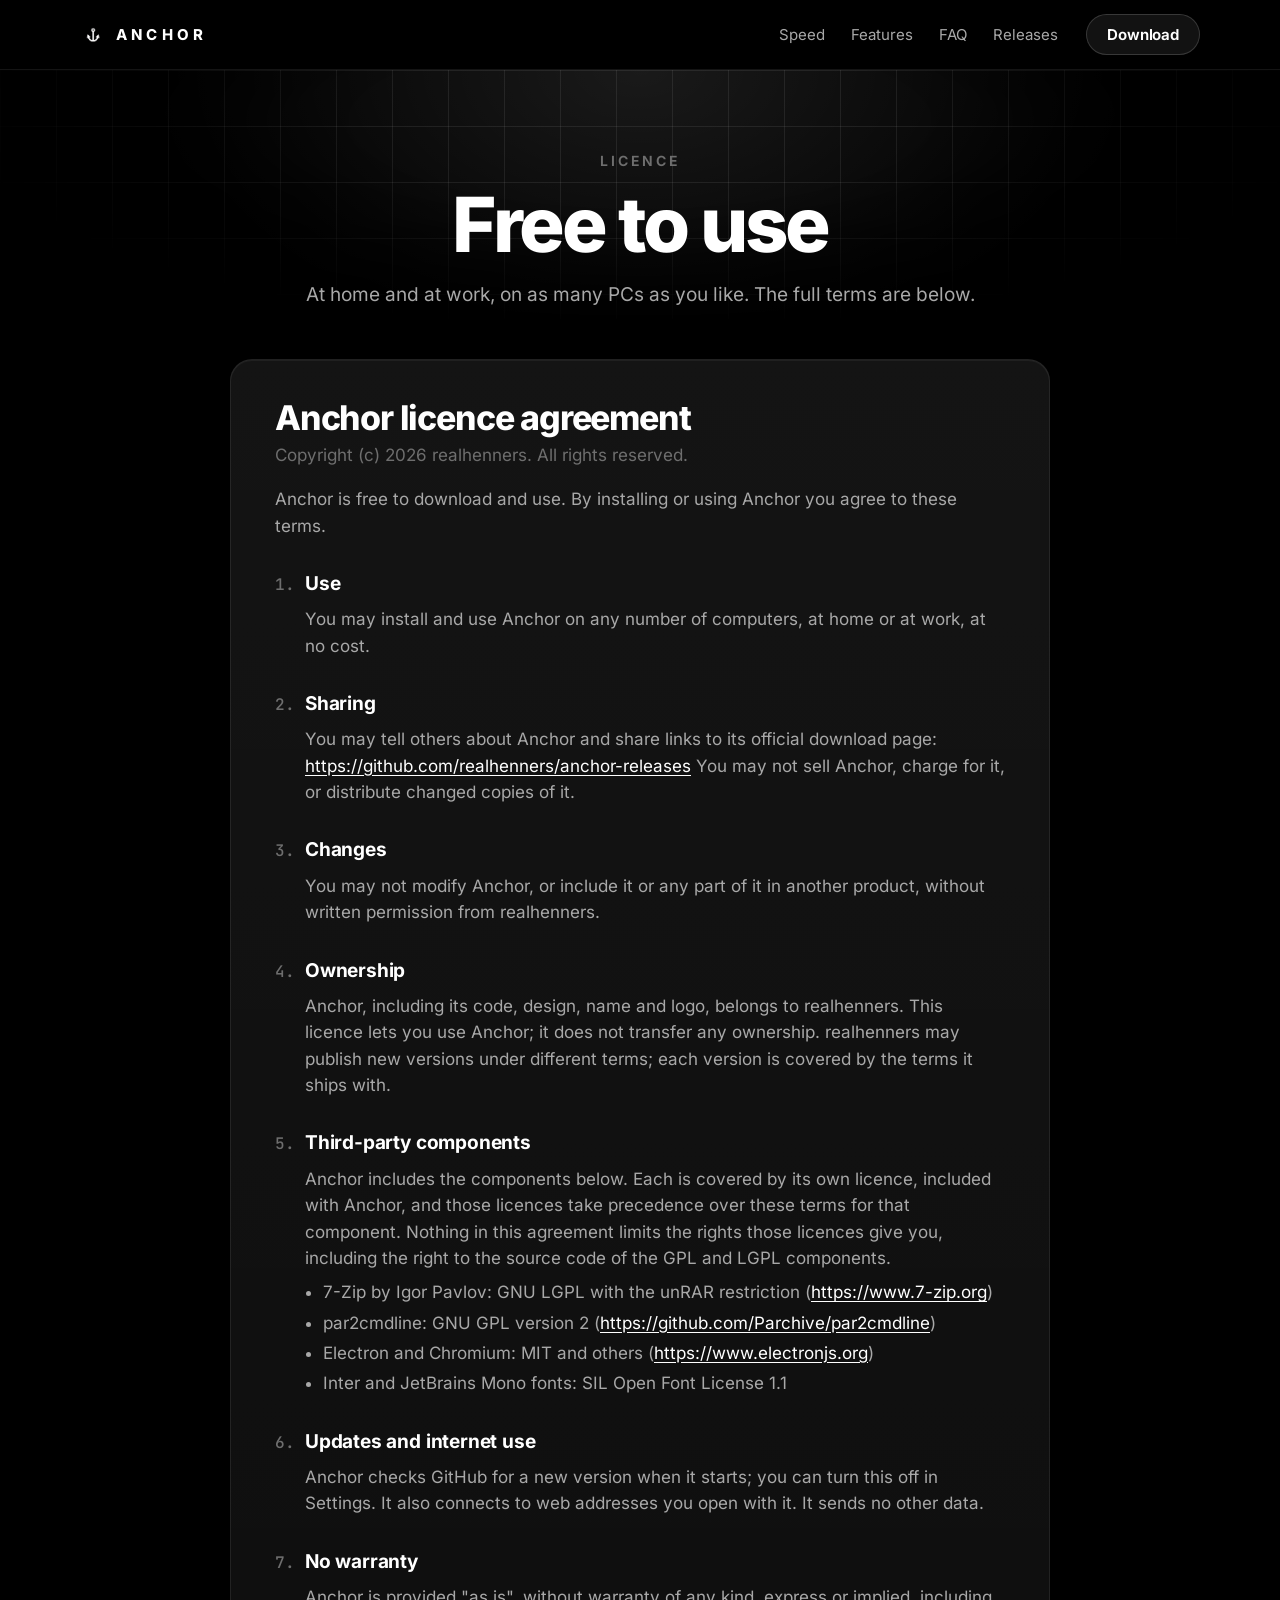
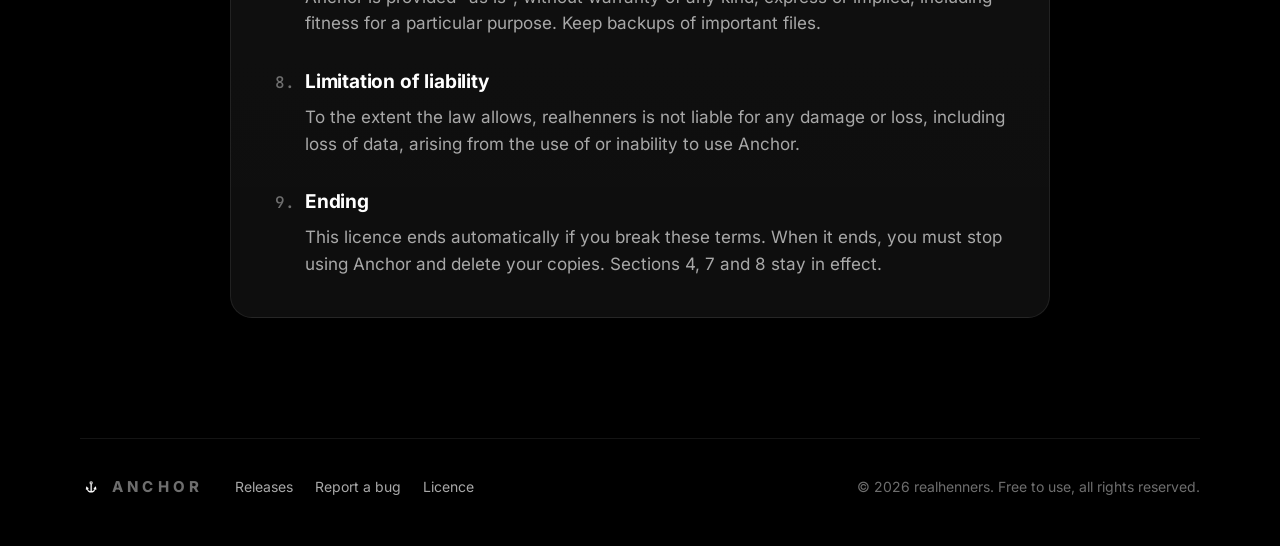
==== license/index.html @ e333e39e "Releases and licence pages; Releases in the menu" ====
<!doctype html>
<!-- generated from LICENSE.txt by the licence page script; rebuild it when the licence changes -->
<html lang="en">
<head>
<meta charset="utf-8">
<meta name="viewport" content="width=device-width, initial-scale=1">
<title>Licence · Anchor</title>
<meta name="description" content="The licence agreement for Anchor, the free archive tool for Windows.">
<meta name="theme-color" content="#000000">
<link rel="icon" href="../assets/favicon.png">
<meta property="og:title" content="Anchor licence agreement">
<meta property="og:description" content="Free to use, at home and at work. The full terms.">
<meta property="og:image" content="https://tryanchor.github.io/assets/og.jpg">
<meta name="twitter:card" content="summary_large_image">
<link rel="preload" href="../assets/fonts/inter-latin-wght-normal.woff2" as="font" type="font/woff2" crossorigin>
<link rel="stylesheet" href="../style.css">
</head>
<body>

<header class="nav">
  <a class="brand" href="../" aria-label="Anchor home"><img src="../assets/logo.png" alt="" width="26" height="26"><span>ANCHOR</span></a>
  <nav class="links" aria-label="Sections">
    <a href="../#speed">Speed</a>
    <a href="../#features">Features</a>
    <a href="../#faq">FAQ</a>
    <a href="../releases/">Releases</a>
  </nav>
  <a class="btn btn-small" href="../#download">Download</a>
</header>

<main>
  <section class="page-top">
    <div class="grid-bg" aria-hidden="true"></div>
    <p class="kicker reveal">Licence</p>
    <h1 class="reveal" style="--d: 1">Free to use</h1>
    <p class="sub reveal" style="--d: 2">At home and at work, on as many PCs as you like. The full terms are below.</p>
  </section>
  <div class="narrow">
  <article class="licence card reveal">
    <h2>Anchor licence agreement</h2>
    <p class="copy">Copyright (c) 2026 realhenners. All rights reserved.</p>
    <p>Anchor is free to download and use. By installing or using Anchor you agree to these terms.</p>
    <section>
      <h3><span>1.</span>Use</h3>
      <p>You may install and use Anchor on any number of computers, at home or at work, at no cost.</p>
    </section>
    <section>
      <h3><span>2.</span>Sharing</h3>
      <p>You may tell others about Anchor and share links to its official download page: <a href="https://github.com/realhenners/anchor-releases">https://github.com/realhenners/anchor-releases</a> You may not sell Anchor, charge for it, or distribute changed copies of it.</p>
    </section>
    <section>
      <h3><span>3.</span>Changes</h3>
      <p>You may not modify Anchor, or include it or any part of it in another product, without written permission from realhenners.</p>
    </section>
    <section>
      <h3><span>4.</span>Ownership</h3>
      <p>Anchor, including its code, design, name and logo, belongs to realhenners. This licence lets you use Anchor; it does not transfer any ownership. realhenners may publish new versions under different terms; each version is covered by the terms it ships with.</p>
    </section>
    <section>
      <h3><span>5.</span>Third-party components</h3>
      <p>Anchor includes the components below. Each is covered by its own licence, included with Anchor, and those licences take precedence over these terms for that component. Nothing in this agreement limits the rights those licences give you, including the right to the source code of the GPL and LGPL components.</p>
      <ul><li>7-Zip by Igor Pavlov: GNU LGPL with the unRAR restriction (<a href="https://www.7-zip.org">https://www.7-zip.org</a>)</li><li>par2cmdline: GNU GPL version 2 (<a href="https://github.com/Parchive/par2cmdline">https://github.com/Parchive/par2cmdline</a>)</li><li>Electron and Chromium: MIT and others (<a href="https://www.electronjs.org">https://www.electronjs.org</a>)</li><li>Inter and JetBrains Mono fonts: SIL Open Font License 1.1</li></ul>
    </section>
    <section>
      <h3><span>6.</span>Updates and internet use</h3>
      <p>Anchor checks GitHub for a new version when it starts; you can turn this off in Settings. It also connects to web addresses you open with it. It sends no other data.</p>
    </section>
    <section>
      <h3><span>7.</span>No warranty</h3>
      <p>Anchor is provided &quot;as is&quot;, without warranty of any kind, express or implied, including fitness for a particular purpose. Keep backups of important files.</p>
    </section>
    <section>
      <h3><span>8.</span>Limitation of liability</h3>
      <p>To the extent the law allows, realhenners is not liable for any damage or loss, including loss of data, arising from the use of or inability to use Anchor.</p>
    </section>
    <section>
      <h3><span>9.</span>Ending</h3>
      <p>This licence ends automatically if you break these terms. When it ends, you must stop using Anchor and delete your copies. Sections 4, 7 and 8 stay in effect.</p>
    </section>
  </article>
  </div>
</main>

<footer class="footer">
  <a class="brand" href="../"><img src="../assets/logo.png" alt="" width="22" height="22"><span>ANCHOR</span></a>
  <nav aria-label="Links">
    <a href="../releases/">Releases</a>
    <a href="https://github.com/realhenners/anchor-releases/issues/new/choose">Report a bug</a>
    <a href="./" aria-current="page">Licence</a>
  </nav>
  <p>© 2026 realhenners. Free to use, all rights reserved.</p>
</footer>

<script src="../script.js" defer></script>
</body>
</html>
---- style.css ----
/* Anchor website: the banner's look. Black surfaces, a faint grid under a soft white glow, the logo
   ring, Inter for words and JetBrains Mono for numbers. Motion uses springs and eased curves only. */
@font-face { font-family: Inter; font-weight: 100 900; font-display: swap; src: url('assets/fonts/inter-latin-wght-normal.woff2') format('woff2'); }
@font-face { font-family: Mono; font-weight: 400; font-display: swap; src: url('assets/fonts/jetbrains-mono-latin-400-normal.woff2') format('woff2'); }
@font-face { font-family: Mono; font-weight: 500; font-display: swap; src: url('assets/fonts/jetbrains-mono-latin-500-normal.woff2') format('woff2'); }

:root {
  --bg: #000;
  --surface: #0b0b0b;
  --raised: #121212;
  --line: rgba(255, 255, 255, 0.08);
  --line-strong: rgba(255, 255, 255, 0.16);
  --text: #fff;
  --text-2: #a8a8a8;
  --text-3: #6e6e6e;
  /* motion: a spring with a little overshoot, a long ease-out, and a soft ease-in-out */
  --spring: cubic-bezier(0.34, 1.56, 0.64, 1);
  --out: cubic-bezier(0.16, 1, 0.3, 1);
  --in-out: cubic-bezier(0.65, 0, 0.35, 1);
  --page: min(1120px, 100% - 40px);
}

* { margin: 0; box-sizing: border-box; }
html { background: var(--bg); color-scheme: dark; scroll-behavior: smooth; scroll-padding-top: 80px; }
body { background: var(--bg); color: var(--text); font: 400 17px/1.55 Inter, system-ui, sans-serif; -webkit-font-smoothing: antialiased; overflow-x: hidden; }
img { max-width: 100%; height: auto; display: block; }
a { color: inherit; }
code { font: 500 0.88em Mono, ui-monospace, monospace; background: rgba(255, 255, 255, 0.06); padding: 0.1em 0.4em; border-radius: 6px; }
:focus-visible { outline: 2px solid #fff; outline-offset: 3px; border-radius: 8px; }

/* ---------- header ---------- */
.nav { position: sticky; top: 0; z-index: 10; display: flex; align-items: center; gap: 28px; padding: 14px max(20px, (100% - 1120px) / 2);
  background: rgba(0, 0, 0, 0.72); backdrop-filter: blur(14px) saturate(1.4); border-bottom: 1px solid var(--line); }
.brand { display: flex; align-items: center; gap: 10px; text-decoration: none; font-weight: 750; font-size: 15px; letter-spacing: 0.28em; }
.links { display: flex; gap: 26px; margin-left: auto; }
.links a { position: relative; color: var(--text-2); text-decoration: none; font-size: 15px; transition: color 0.3s var(--out); }
.links a::after { content: ''; position: absolute; left: 0; right: 0; bottom: -4px; height: 1.5px; background: #fff; transform: scaleX(0); transform-origin: left; transition: transform 0.45s var(--out); }
.links a:hover { color: var(--text); }
.links a:hover::after { transform: scaleX(1); }

/* ---------- buttons: lift on a spring, press down, light sweep on the primary ---------- */
.btn { position: relative; display: inline-flex; align-items: center; justify-content: center; gap: 12px; overflow: hidden;
  padding: 18px 34px; border-radius: 999px; border: 1px solid var(--line-strong); background: var(--raised); color: var(--text);
  font: 650 18px Inter, sans-serif; letter-spacing: -0.01em; text-decoration: none; cursor: pointer;
  transition: transform 0.5s var(--spring), box-shadow 0.5s var(--out), background-color 0.3s var(--out); }
.btn:hover { transform: translateY(-3px) scale(1.03); box-shadow: 0 14px 40px rgba(0, 0, 0, 0.6), 0 0 0 1px var(--line-strong); }
.btn:active { transform: translateY(0) scale(0.97); transition-duration: 0.15s; }
.btn-primary { background: #fff; color: #000; border-color: #fff; box-shadow: 0 0 60px rgba(255, 255, 255, 0.18); }
.btn-primary:hover { box-shadow: 0 18px 50px rgba(255, 255, 255, 0.22), 0 0 90px rgba(255, 255, 255, 0.25); }
.btn-primary::before { content: ''; position: absolute; inset: 0; background: linear-gradient(105deg, transparent 35%, rgba(255, 255, 255, 0.9) 50%, transparent 65%);
  transform: translateX(-120%); transition: transform 0.9s var(--in-out); }
.btn-primary:hover::before { transform: translateX(120%); }
.btn-primary svg { transition: transform 0.5s var(--spring); }
.btn-primary:hover svg { transform: translateY(2px); }
.btn-small { padding: 10px 20px; font-size: 15px; }
.btn-ghost { background: transparent; }

/* ---------- shared pieces ---------- */
.grid-bg { position: absolute; inset: 0; pointer-events: none; z-index: -1;
  background: radial-gradient(700px 420px at 50% 0%, rgba(255, 255, 255, 0.10), transparent 70%),
    linear-gradient(var(--line) 1px, transparent 1px) 0 0 / 56px 56px,
    linear-gradient(90deg, var(--line) 1px, transparent 1px) 0 0 / 56px 56px;
  -webkit-mask-image: radial-gradient(ellipse at 50% 20%, #000 30%, transparent 75%); mask-image: radial-gradient(ellipse at 50% 20%, #000 30%, transparent 75%); }
.mark { width: 168px; height: 168px; border-radius: 50%; display: grid; place-items: center; margin: 0 auto;
  border: 1.5px solid var(--line-strong); background: radial-gradient(circle at 50% 30%, #222, #000 72%);
  box-shadow: 0 0 140px rgba(255, 255, 255, 0.14), inset 0 1px 0 rgba(255, 255, 255, 0.1); }
.mark.small { width: 112px; height: 112px; }
.card { background: linear-gradient(180deg, rgba(255, 255, 255, 0.035), rgba(255, 255, 255, 0.01)), var(--surface);
  border: 1px solid var(--line); border-radius: 22px; box-shadow: inset 0 1px 0 rgba(255, 255, 255, 0.05); }
.kicker { color: var(--text-3); font-size: 14px; font-weight: 650; letter-spacing: 0.22em; text-transform: uppercase; text-align: center; }
h2 { margin-top: 14px; font-size: clamp(34px, 5vw, 56px); font-weight: 780; letter-spacing: -0.035em; line-height: 1.05; text-align: center; text-wrap: balance; }
.sub { max-width: 680px; margin: 18px auto 0; color: var(--text-2); font-size: 19px; text-align: center; text-wrap: pretty; }

/* scroll reveal: rise, unblur and fade on a long ease-out, staggered by --d */
.reveal { opacity: 0; transform: translateY(28px); filter: blur(8px);
  transition: opacity 0.9s var(--out), transform 1.1s var(--out), filter 0.9s var(--out); transition-delay: calc(var(--d, 0) * 80ms); }
.reveal.in { opacity: 1; transform: none; filter: none; }

/* ---------- hero ---------- */
.hero { position: relative; isolation: isolate; padding: 88px 20px 40px; text-align: center; }
.hero h1 { margin-top: 28px; font-size: clamp(64px, 11vw, 132px); font-weight: 800; letter-spacing: -0.05em; line-height: 0.95; }
.lead { max-width: 720px; margin: 22px auto 0; color: #c4c4c4; font-size: clamp(19px, 2.2vw, 26px); line-height: 1.4; text-wrap: balance; }
.pills { display: flex; flex-wrap: wrap; justify-content: center; gap: 10px; margin-top: 30px; padding: 0; list-style: none; }
.pills li { padding: 7px 16px; border-radius: 999px; border: 1px solid var(--line-strong); background: rgba(255, 255, 255, 0.03);
  color: #cfcfcf; font: 500 15px Mono, monospace; letter-spacing: 0.06em; transition: transform 0.45s var(--spring), background-color 0.3s var(--out); }
.pills li:hover { transform: translateY(-3px); background: rgba(255, 255, 255, 0.08); }
.cta { display: flex; flex-direction: column; align-items: center; gap: 14px; margin-top: 38px; }
.meta { color: var(--text-3); font-size: 15px; }
.switch { background: none; border: 0; color: var(--text-2); font: 500 14px Inter, sans-serif; text-decoration: underline; text-underline-offset: 3px; cursor: pointer; }
.note { color: #cfcfcf; font-size: 15px; }
.stage { width: var(--page); margin: 64px auto 0; perspective: 1600px; }
.hero-shot { width: 100%; border-radius: 18px; border: 1px solid var(--line-strong); transform-origin: 50% 0;
  box-shadow: 0 60px 160px rgba(0, 0, 0, 0.9), 0 0 120px rgba(255, 255, 255, 0.07); will-change: transform; }

/* ---------- sections ---------- */
.section { position: relative; isolation: isolate; width: var(--page); margin: 0 auto; padding: 110px 0 20px; }

/* speed */
.tabs { display: flex; flex-wrap: wrap; justify-content: center; gap: 8px; margin: 40px auto 18px; }
.tabs button { padding: 10px 18px; border-radius: 999px; border: 1px solid var(--line); background: transparent; color: var(--text-2);
  font: 600 15px Inter, sans-serif; cursor: pointer; transition: background-color 0.35s var(--out), color 0.35s var(--out), transform 0.45s var(--spring); }
.tabs button:hover { transform: translateY(-2px); color: var(--text); }
.tabs button[aria-selected='true'] { background: #fff; color: #000; border-color: #fff; }
.race { max-width: 860px; margin: 0 auto; padding: 34px 38px 26px; }
.lane { display: grid; grid-template-columns: 150px 1fr 110px; align-items: center; gap: 22px; height: 64px; }
.lane .name { font-size: 20px; font-weight: 700; color: var(--text-2); text-align: right; }
.lane .name small { color: var(--text-3); font-size: 13px; font-weight: 500; }
.lane .track { position: relative; height: 16px; border-radius: 8px; background: rgba(255, 255, 255, 0.06); overflow: hidden; }
.lane .fill { position: absolute; inset: 0 auto 0 0; width: 0; border-radius: 8px; background: linear-gradient(90deg, #2c2c2c, #5c5c5c); }
.lane .time { font: 500 24px Mono, monospace; color: var(--text-2); text-align: right; font-variant-numeric: tabular-nums; transition: transform 0.5s var(--spring); }
.lane.anchor .name, .lane.anchor .time { color: #fff; }
.lane.anchor .fill { background: linear-gradient(90deg, #9a9a9a, #fff); box-shadow: 0 0 24px rgba(255, 255, 255, 0.55); }
.lane .time.done { transform: scale(1.12); }
.race-foot { display: flex; align-items: center; justify-content: space-between; gap: 16px; margin-top: 14px; padding-top: 16px; border-top: 1px solid var(--line); }
.caption { color: var(--text-3); font-size: 15px; }
.stats { display: grid; grid-template-columns: repeat(3, 1fr); gap: 16px; max-width: 860px; margin: 16px auto 0; }
.stat { padding: 26px 24px; text-align: center; }
.stat b { display: block; font: 500 48px Mono, monospace; letter-spacing: -0.04em; }
.stat span { color: var(--text-2); font-size: 16px; }
.numbers { max-width: 860px; margin: 22px auto 0; }
.numbers summary, .faq summary { cursor: pointer; list-style: none; }
.numbers summary::-webkit-details-marker, .faq summary::-webkit-details-marker { display: none; }
.numbers summary { width: max-content; margin: 0 auto; padding: 10px 18px; border-radius: 999px; border: 1px solid var(--line); color: var(--text-2); font-size: 15px; font-weight: 600;
  transition: color 0.3s var(--out), transform 0.45s var(--spring); }
.numbers summary:hover { color: var(--text); transform: translateY(-2px); }
.numbers-body { overflow: hidden; padding-top: 22px; color: var(--text-2); font-size: 15px; }
.table-wrap { overflow-x: auto; margin-top: 16px; }
table { width: 100%; border-collapse: collapse; font-size: 15px; }
th, td { padding: 12px 16px; border-bottom: 1px solid var(--line); text-align: right; white-space: nowrap; }
th:first-child, td:first-child { text-align: left; white-space: normal; }
th { color: var(--text-3); font-weight: 600; font-size: 13px; letter-spacing: 0.06em; text-transform: uppercase; }
td { font-family: Mono, monospace; color: var(--text-2); }
td:first-child { font-family: Inter, sans-serif; color: #cfcfcf; }
td b { color: #fff; font-weight: 500; }
tbody tr { transition: background-color 0.3s var(--out); }
tbody tr:hover { background: rgba(255, 255, 255, 0.03); }

/* features */
.features { display: grid; grid-template-columns: repeat(3, 1fr); gap: 16px; margin-top: 48px; }
.feature { padding: 28px; transition: transform 0.55s var(--spring), border-color 0.4s var(--out), box-shadow 0.5s var(--out); }
.feature:hover { transform: translateY(-6px); border-color: var(--line-strong); box-shadow: 0 30px 60px rgba(0, 0, 0, 0.6), 0 0 60px rgba(255, 255, 255, 0.05); }
.icon { display: grid; place-items: center; width: 52px; height: 52px; border-radius: 14px; border: 1px solid var(--line-strong); background: var(--raised);
  transition: transform 0.6s var(--spring); }
.feature:hover .icon { transform: rotate(-6deg) scale(1.08); }
.icon svg { width: 24px; height: 24px; fill: none; stroke: #fff; stroke-width: 1.7; stroke-linecap: round; stroke-linejoin: round; }
.feature h3 { margin-top: 20px; font-size: 20px; font-weight: 700; letter-spacing: -0.02em; }
.feature p { margin-top: 8px; color: var(--text-2); font-size: 16px; }
.shots { display: grid; grid-template-columns: 1fr 1fr; gap: 16px; margin-top: 16px; }
.shots figure { overflow: hidden; border-radius: 22px; border: 1px solid var(--line); background: var(--surface); }
.shots img { transition: transform 0.9s var(--out); }
.shots figure:hover img { transform: scale(1.04); }
.shots figcaption { padding: 16px 20px; color: var(--text-2); font-size: 15px; border-top: 1px solid var(--line); }

/* compare */
#compare .table-wrap { margin-top: 44px; padding: 8px 12px; }
.compare td { text-align: center; font-family: Inter, sans-serif; }
.compare th { text-align: center; }
.compare td:first-child, .compare th:first-child { text-align: left; }
.compare th:nth-child(2) { color: #fff; }
.compare .yes { color: #fff; font-size: 18px; }
.compare .no { color: var(--text-3); }

/* download */
.download { text-align: center; padding-top: 130px; }
.download .mark { margin-bottom: 8px; }
.files, .smartscreen { max-width: 760px; margin: 26px auto 0; padding: 26px 30px; text-align: left; }
.files h3, .smartscreen h3 { font-size: 19px; letter-spacing: -0.01em; }
.files h3 span { color: var(--text-3); font-weight: 500; }
.file { display: grid; grid-template-columns: 1fr auto; gap: 6px 18px; align-items: center; padding: 16px 0; border-bottom: 1px solid var(--line); }
.file a.name { font-weight: 650; text-decoration: none; }
.file a.name:hover { text-decoration: underline; text-underline-offset: 3px; }
.file .size { color: var(--text-3); font-size: 15px; }
.file .sha { grid-column: 1 / -1; color: var(--text-3); font: 400 12.5px Mono, monospace; word-break: break-all; }
.file .vt { grid-column: 1 / -1; font-size: 14px; color: var(--text-2); }
.small { margin-top: 14px; color: var(--text-3); font-size: 14px; }
.smartscreen p { margin-top: 8px; color: var(--text-2); font-size: 16px; }

/* faq: answers open and close on an eased height (script.js) */
.faq { max-width: 780px; margin: 44px auto 0; }
.faq details { border-bottom: 1px solid var(--line); }
.faq summary { position: relative; padding: 22px 44px 22px 4px; font-size: 19px; font-weight: 650; letter-spacing: -0.01em; transition: color 0.3s var(--out); }
.faq summary::after { content: ''; position: absolute; right: 8px; top: 50%; width: 14px; height: 14px; margin-top: -10px;
  border-right: 2px solid var(--text-2); border-bottom: 2px solid var(--text-2); transform: rotate(45deg); transition: transform 0.5s var(--spring); }
.faq details[open] summary::after { transform: rotate(225deg); margin-top: -4px; }
.faq summary:hover { color: #fff; }
.faq details > div { overflow: hidden; }
.faq p { padding: 0 4px 22px; color: var(--text-2); }

/* ---------- footer ---------- */
.footer { width: var(--page); margin: 120px auto 0; padding: 36px 0 48px; border-top: 1px solid var(--line); display: flex; flex-wrap: wrap; align-items: center; gap: 18px 32px; color: var(--text-3); font-size: 14px; }
.footer nav { display: flex; gap: 22px; }
.footer nav a { color: var(--text-2); text-decoration: none; transition: color 0.3s var(--out); }
.footer nav a:hover { color: #fff; }
.footer p { margin-left: auto; }

/* ---------- small screens ---------- */
@media (max-width: 820px) {
  .links { display: none; }
  .nav .btn-small { margin-left: auto; }
  .features { grid-template-columns: 1fr; }
  .stats { grid-template-columns: 1fr; }
  .shots { grid-template-columns: 1fr; }
  .lane { grid-template-columns: 90px 1fr 84px; gap: 12px; }
  .lane .name { font-size: 16px; }
  .lane .name small { display: none; }
  .lane .time { font-size: 18px; }
  .race { padding: 24px 18px 20px; }
  .race-foot { flex-direction: column; align-items: flex-start; }
  .footer p { margin-left: 0; }
}

/* calm version for people who switched animations off */
@media (prefers-reduced-motion: reduce) {
  html { scroll-behavior: auto; }
  *, *::before, *::after { transition-duration: 0.01ms !important; }
  .reveal { opacity: 1; transform: none; filter: none; }
}

/* ---------- inner pages: releases, licence ---------- */
.page-top { position: relative; isolation: isolate; padding: 80px 20px 10px; text-align: center; }
.page-top h1 { margin-top: 14px; font-size: clamp(44px, 7vw, 76px); font-weight: 800; letter-spacing: -0.045em; line-height: 1; }
.narrow { width: min(820px, 100% - 40px); margin: 0 auto; padding-top: 40px; }
.loading { color: var(--text-3); text-align: center; padding: 40px 0; }

.release { padding: 30px 32px; margin-bottom: 18px; }
.release header { display: flex; flex-wrap: wrap; align-items: baseline; gap: 10px 14px; }
.release h2 { margin: 0; font-size: 28px; text-align: left; letter-spacing: -0.03em; }
.release time { color: var(--text-3); font-size: 15px; margin-left: auto; }
.badge { padding: 4px 11px; border-radius: 999px; background: #fff; color: #000; font: 600 12px Mono, monospace; letter-spacing: 0.08em; text-transform: uppercase; }
.notes { margin-top: 16px; color: var(--text-2); font-size: 16px; }
.notes ul { padding-left: 20px; }
.notes li + li { margin-top: 8px; }
.notes b { color: var(--text); font-weight: 650; }
.notes a { color: var(--text); text-underline-offset: 3px; }
.notes h3 { margin: 16px 0 6px; color: var(--text); font-size: 16px; }
.assets { display: grid; gap: 10px; margin-top: 22px; padding-top: 20px; border-top: 1px solid var(--line); }
.asset { display: flex; flex-wrap: wrap; align-items: center; gap: 8px 16px; }
.asset .sha { flex-basis: 100%; color: var(--text-3); font: 400 12.5px Mono, monospace; word-break: break-all; }
.asset .vt { color: var(--text-2); font-size: 14px; }

.licence { padding: 40px 44px; }
.licence h2 { margin: 0; font-size: 34px; text-align: left; }
.licence .copy { margin-top: 6px; color: var(--text-3); }
.licence > p { margin-top: 18px; color: var(--text-2); }
.licence h3 { margin-top: 30px; font-size: 19px; letter-spacing: -0.01em; }
.licence h3 span { display: inline-block; width: 30px; color: var(--text-3); font: 500 16px Mono, monospace; }
.licence section p, .licence section ul { margin: 8px 0 0 30px; color: var(--text-2); }
.licence section ul { padding-left: 18px; }
.licence section li + li { margin-top: 4px; }
.licence a { color: var(--text); text-underline-offset: 3px; word-break: break-word; }

@media (max-width: 820px) {
  .release, .licence { padding: 24px 20px; }
  .release time { margin-left: 0; flex-basis: 100%; }
  .licence section p, .licence section ul { margin-left: 0; }
}
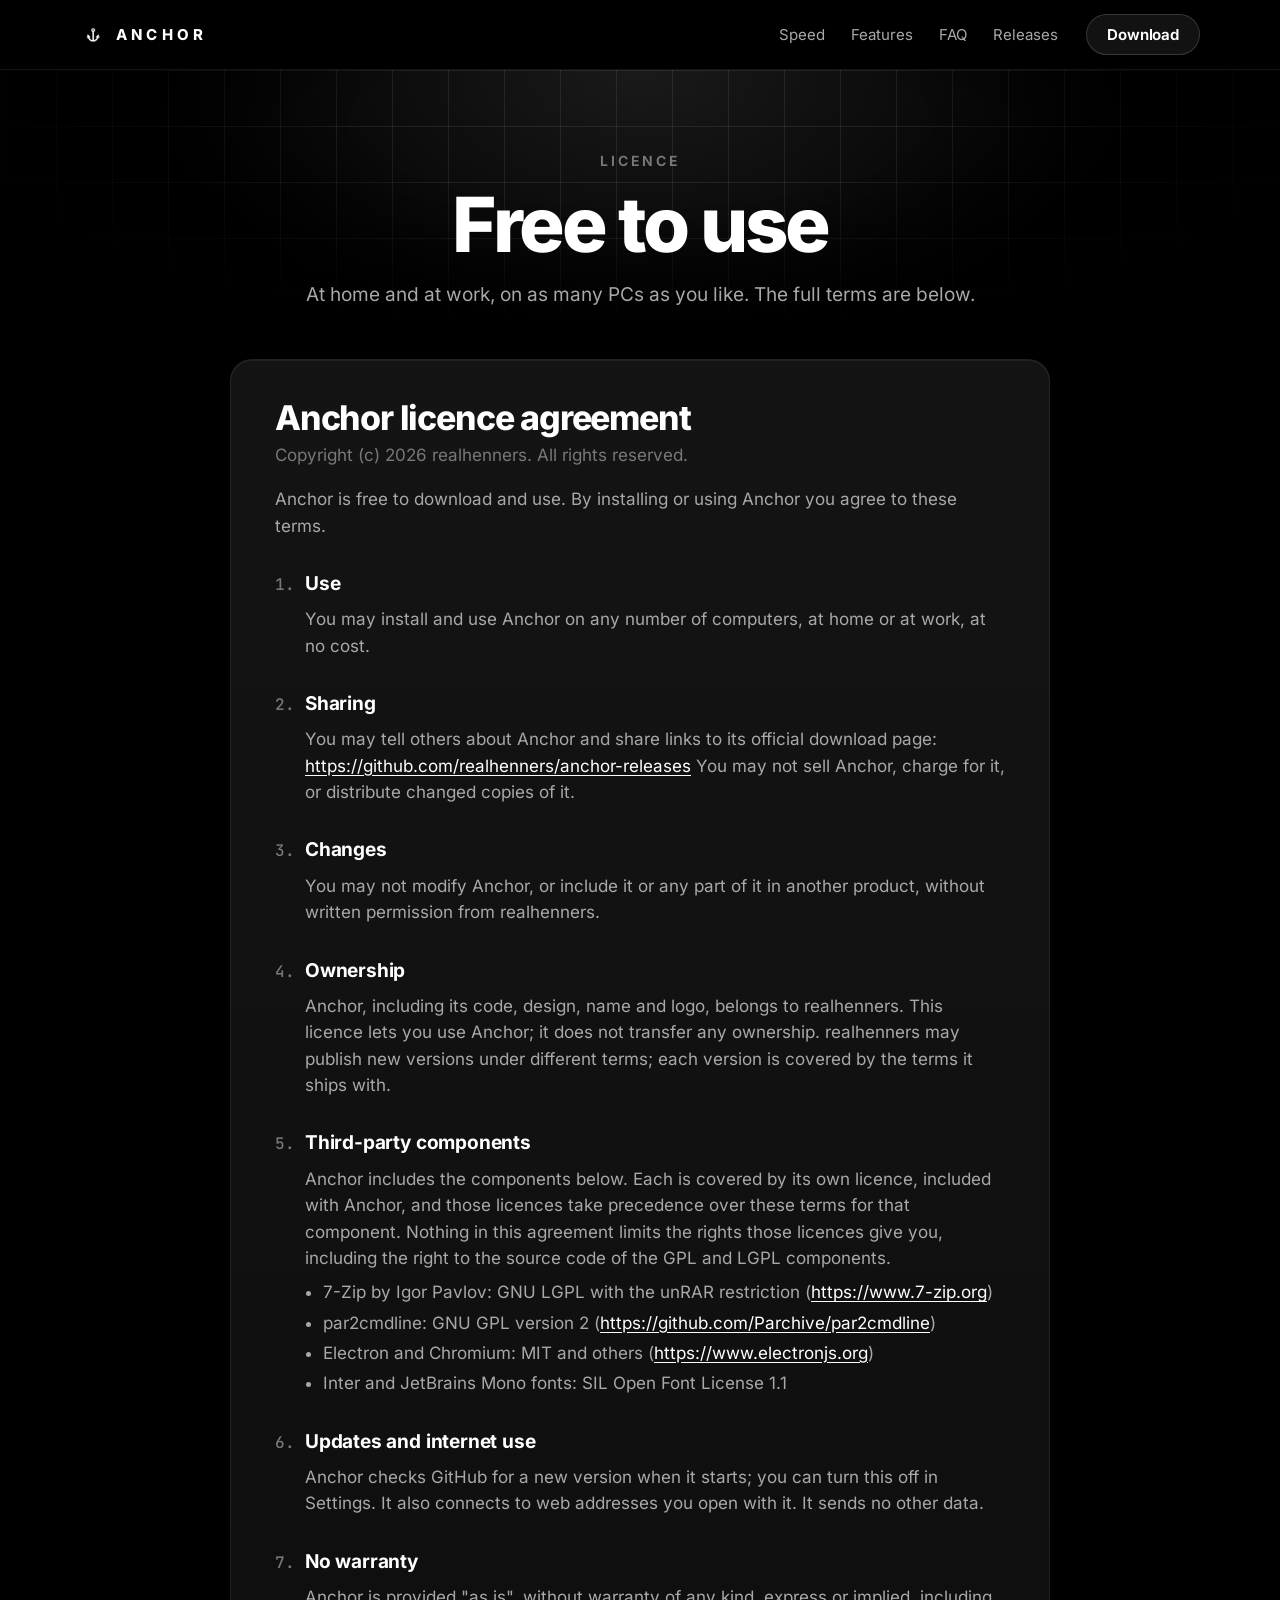
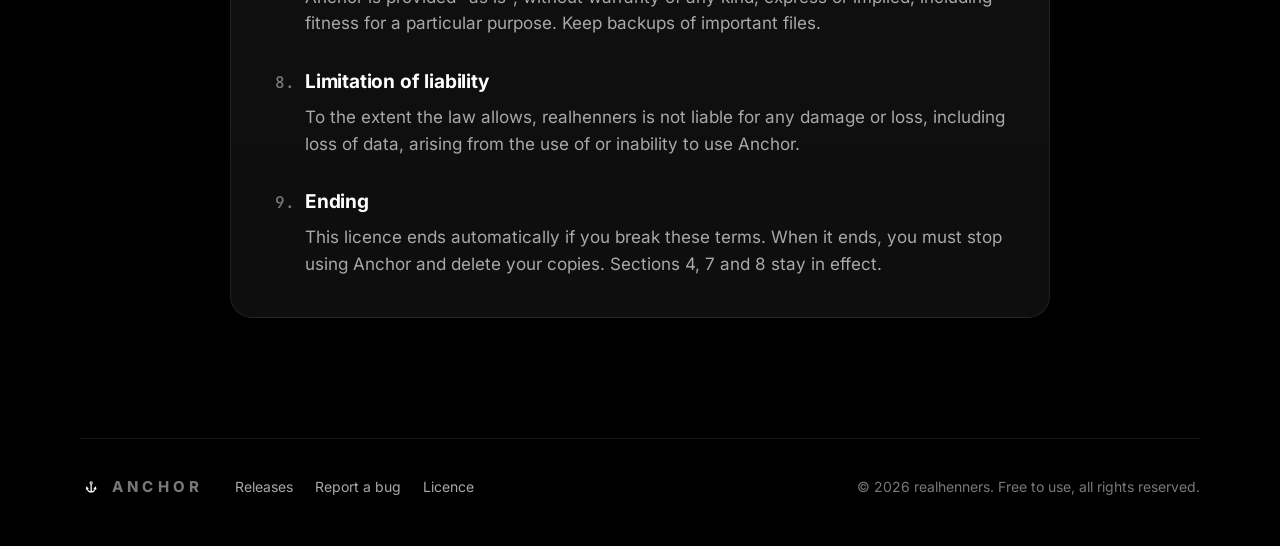
==== commit 33f5bc11: "Anchor 0.6.0: Mac downloads, new speed numbers, accessibility fixes Mac visitors get the Apple silic" ====
--- a/license/index.html
+++ b/license/index.html
@@ -5,7 +5,7 @@
 <meta charset="utf-8">
 <meta name="viewport" content="width=device-width, initial-scale=1">
 <title>Licence · Anchor</title>
-<meta name="description" content="The licence agreement for Anchor, the free archive tool for Windows.">
+<meta name="description" content="The licence agreement for Anchor, the free archive tool for Windows, Mac and Linux.">
 <meta name="theme-color" content="#000000">
 <link rel="icon" href="../assets/favicon.png">
 <meta property="og:title" content="Anchor licence agreement">
--- a/style.css
+++ b/style.css
@@ -12,7 +12,7 @@
   --line-strong: rgba(255, 255, 255, 0.16);
   --text: #fff;
   --text-2: #a8a8a8;
-  --text-3: #6e6e6e;
+  --text-3: #787878; /* 4.8:1 on black: readable small text */
   /* motion: a spring with a little overshoot, a long ease-out, and a soft ease-in-out */
   --spring: cubic-bezier(0.34, 1.56, 0.64, 1);
   --out: cubic-bezier(0.16, 1, 0.3, 1);
@@ -131,6 +131,8 @@
 th { color: var(--text-3); font-weight: 600; font-size: 13px; letter-spacing: 0.06em; text-transform: uppercase; }
 td { font-family: Mono, monospace; color: var(--text-2); }
 td:first-child { font-family: Inter, sans-serif; color: #cfcfcf; }
+/* a row's name is its header (for screen readers), and looks like the first cell */
+tbody th { font: inherit; font-family: Inter, sans-serif; color: #cfcfcf; letter-spacing: 0; text-transform: none; }
 td b { color: #fff; font-weight: 500; }
 tbody tr { transition: background-color 0.3s var(--out); }
 tbody tr:hover { background: rgba(255, 255, 255, 0.03); }
